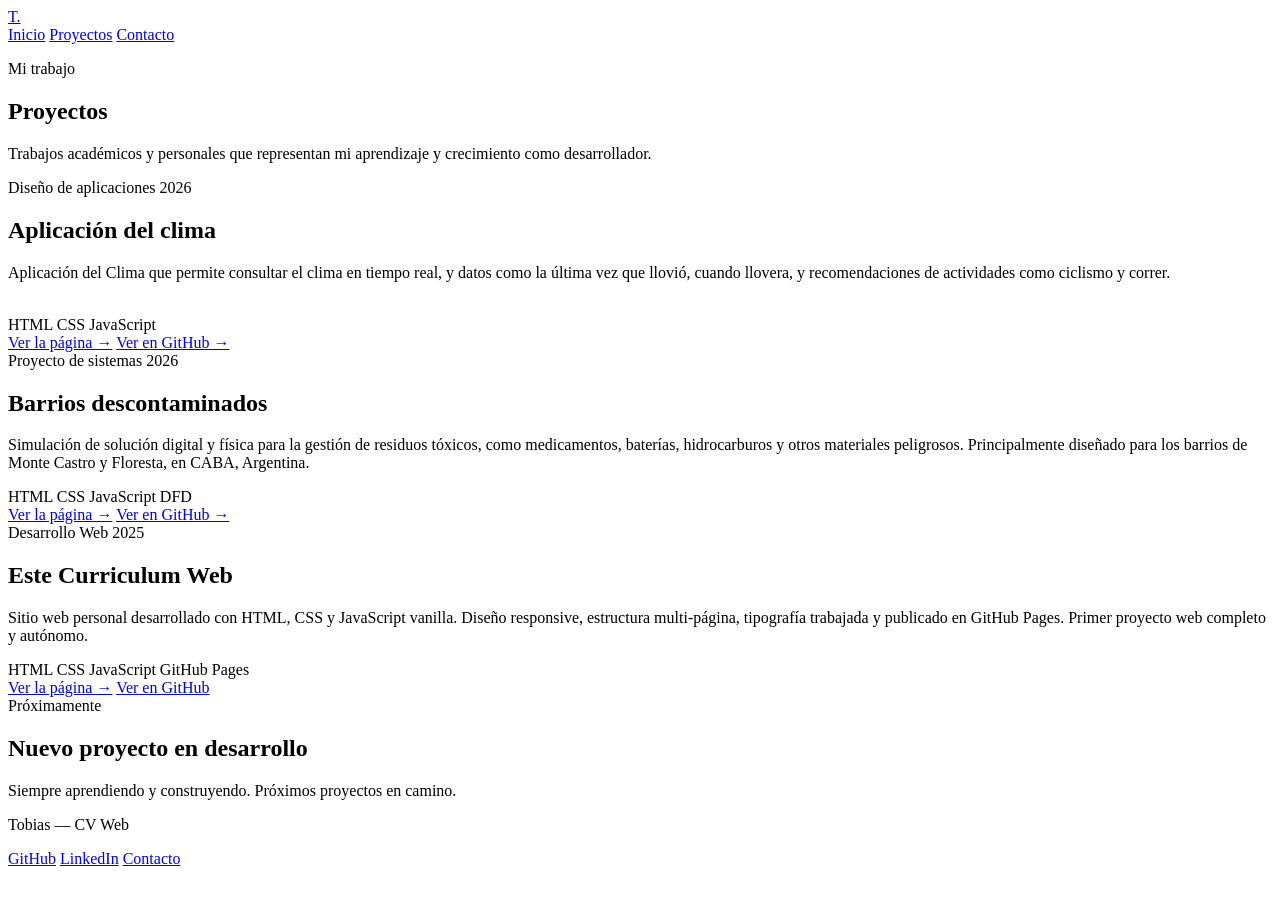
==== proyectos.html @ 3f68eb54 "Uploaded files" ====
<!DOCTYPE html>
<html lang="es">
<head>
  <meta charset="UTF-8" />
  <meta name="viewport" content="width=device-width, initial-scale=1.0" />
  <title>Proyectos — Tobías Miranda</title>
  <link rel="icon" href="assets/favicon-16x16.png"/>
  <link rel="preconnect" href="https://fonts.googleapis.com" />
  <link rel="preconnect" href="https://fonts.gstatic.com" crossorigin />
  <link href="https://fonts.googleapis.com/css2?family=DM+Sans:ital,opsz,wght@0,9..40,300;0,9..40,400;0,9..40,500;1,9..40,300&family=DM+Serif+Display:ital@0;1&display=swap" rel="stylesheet" />
  <link rel="stylesheet" href="css/style.css" />
</head>
<body>

  <!-- NAV -->
  <header class="nav">
    <a href="index.html" class="nav-logo">T.</a>
    <nav class="nav-links">
      <a href="index.html" class="nav-link">Inicio</a>
      <a href="proyectos.html" class="nav-link active">Proyectos</a>
      <a href="contacto.html" class="nav-link">Contacto</a>
    </nav>
  </header>

  <!-- PAGE HEADER -->
  <section class="page-header">
    <div class="container">
      <p class="section-label">Mi trabajo</p>
      <h1 class="page-title">Proyectos</h1>
      <p class="page-subtitle">Trabajos académicos y personales que representan mi aprendizaje y crecimiento como desarrollador.</p>
    </div>
  </section>

  <!-- PROYECTOS -->
  <section class="section">
    <div class="container">
      <div class="projects-grid">

        <!-- Proyecto 1 -->
        <article class="project-card">
          <div class="project-header">
            <span class="project-type">Diseño de aplicaciones</span>
            <span class="project-year">2026</span>
          </div>
          <h2 class="project-title">Aplicación del clima</h2>
          <p class="project-desc">Aplicación del Clima que permite consultar el clima en tiempo real, y datos como la última vez que llovió, cuando llovera, y recomendaciones de actividades como ciclismo y correr. </p>
          <br>
          <div class="project-tags">
            <span class="tag tag-blue">HTML</span>
            <span class="tag tag-blue">CSS</span>
            <span class="tag tag-blue">JavaScript</span>
          </div>
          <div class="project-links">
            <a href="https://tobiasmiranda.github.io/appClima/" target="_blank" class="project-link">Ver la página →</a>
            <a href="https://github.com/tobiasmiranda/appClima" target="_blank" class="project-link">Ver en GitHub →</a>
          </div>
        </article>

        <!-- Proyecto 2 -->
        <article class="project-card">
          <div class="project-header">
            <span class="project-type">Proyecto de sistemas</span>
            <span class="project-year">2026</span>
          </div>
          <h2 class="project-title">Barrios descontaminados</h2>
          <p class="project-desc">
            Simulación de solución digital y física para la gestión de residuos tóxicos, como medicamentos, baterías, hidrocarburos y otros materiales peligrosos. 
            Principalmente diseñado para los barrios de Monte Castro y Floresta, en CABA, Argentina. </p>
          <div class="project-tags">
            <span class="tag tag-blue">HTML</span>
            <span class="tag tag-blue">CSS</span>
            <span class="tag tag-blue">JavaScript</span>
            <span class="tag tag-blue">DFD</span>
          </div>
          <div class="project-links">
            <a href="https://tobiasmiranda.github.io/GestionResiduos---BarriosDescontaminados/" target="_blank" class="project-link">Ver la página →</a>
            <a href="https://github.com/tobiasmiranda/GestionResiduos---BarriosDescontaminados" target="_blank" class="project-link">Ver en GitHub →</a>
          </div>
        </article>

        <!-- Proyecto 3 — Este mismo CV -->
        <article class="project-card project-card-featured">
          <div class="project-header">
            <span class="project-type">Desarrollo Web</span>
            <span class="project-year">2025</span>
          </div>
          <h2 class="project-title">Este Curriculum Web</h2>
          <p class="project-desc">Sitio web personal desarrollado con HTML, CSS y JavaScript vanilla. Diseño responsive, estructura multi-página, tipografía trabajada y publicado en GitHub Pages. Primer proyecto web completo y autónomo.</p>
          <div class="project-tags">
            <span class="tag tag-blue">HTML</span>
            <span class="tag tag-blue">CSS</span>
            <span class="tag tag-blue">JavaScript</span>
            <span class="tag tag-blue">GitHub Pages</span>
          </div>
          <div class="project-links">
            <a href="index.html" class="project-link">Ver la página →</a>
            <a href="https://github.com/tu-usuario/cv-web" target="_blank" class="project-link">Ver en GitHub</a>
          </div>
        </article>

        <!-- Proyecto placeholder -->
        <article class="project-card project-card-soon">
          <div class="project-header">
            <span class="project-type">Próximamente</span>
          </div>
          <h2 class="project-title">Nuevo proyecto en desarrollo</h2>
          <p class="project-desc">Siempre aprendiendo y construyendo. Próximos proyectos en camino.</p>
        </article>

      </div>
    </div>
  </section>

  <!-- FOOTER -->
  <footer class="footer">
    <div class="container footer-inner">
      <p class="footer-name">Tobias — CV Web</p>
      <div class="footer-links">
        <a href="https://github.com/TobiasMiranda" target="_blank" class="footer-link">GitHub</a>
        <a href="https://www.linkedin.com/in/tob%C3%ADas-miranda-5528b43a1/" target="_blank" class="footer-link">LinkedIn</a>
        <a href="contacto.html" class="footer-link">Contacto</a>
      </div>
    </div>
  </footer>

  <script src="js/main.js"></script>
</body>
</html>
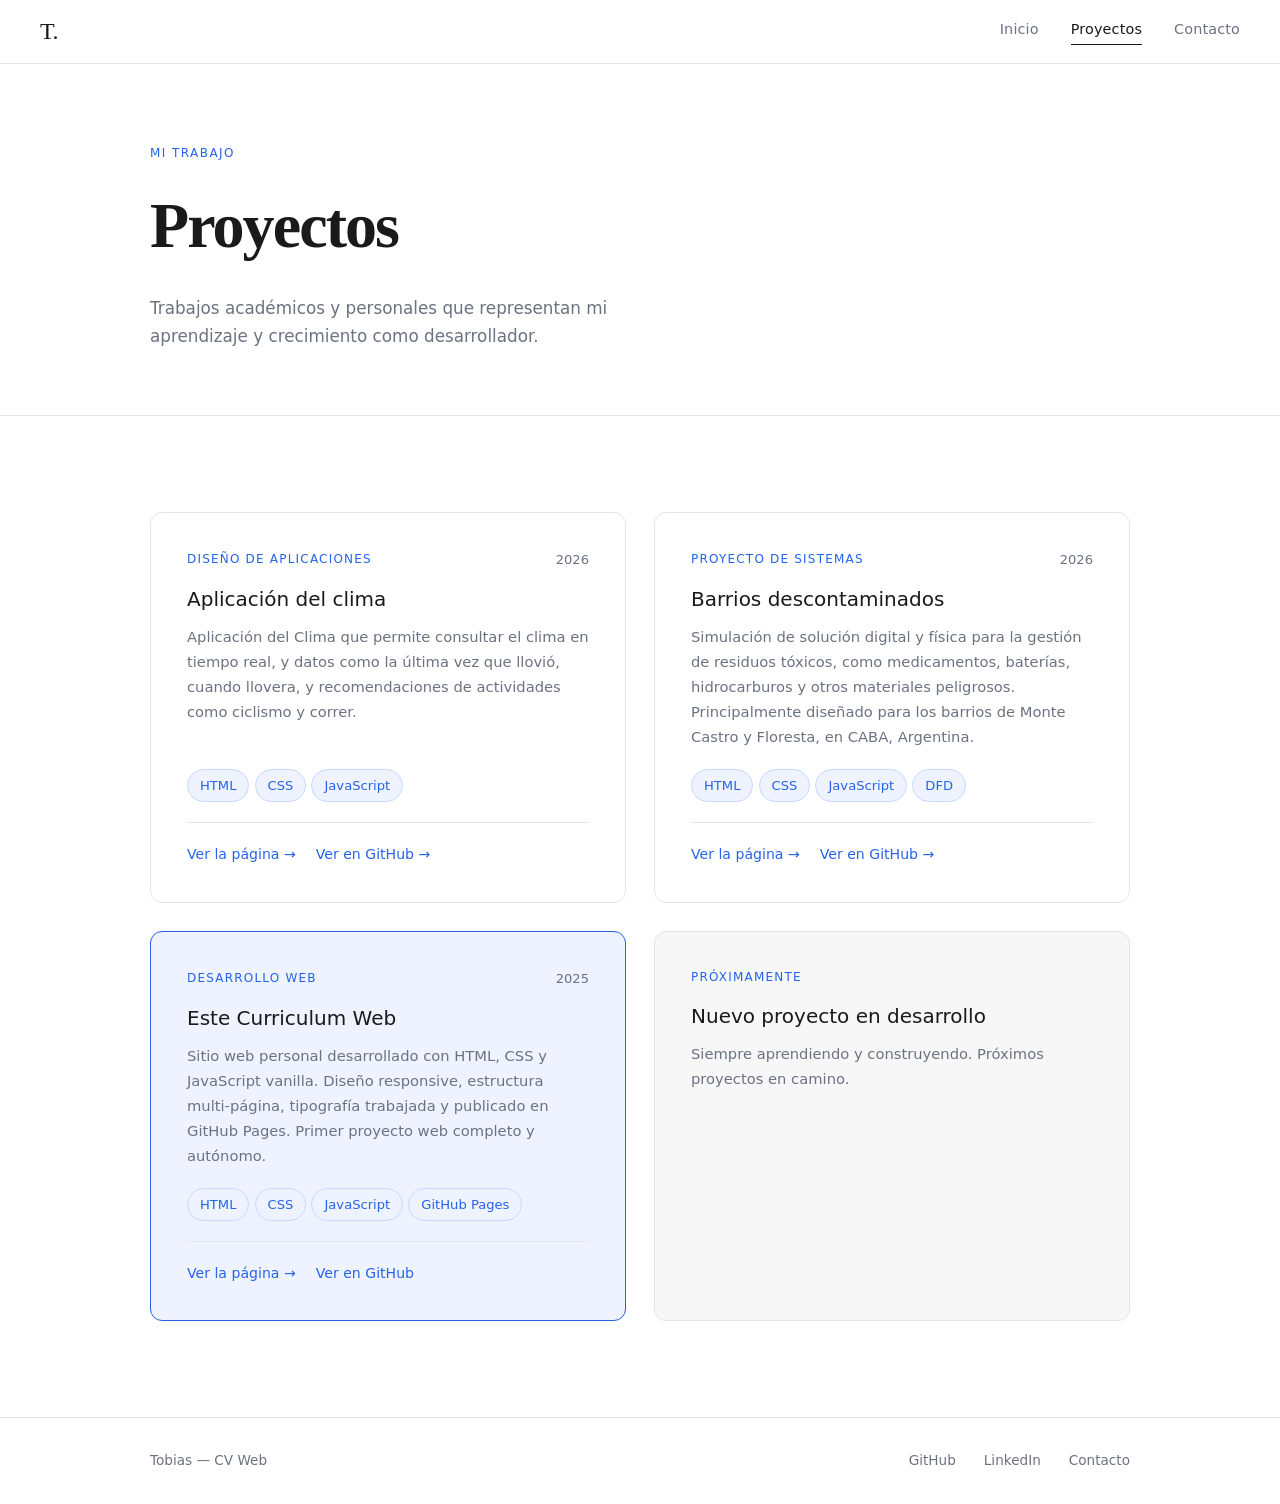
==== commit cab0a279: "Update favicon link to use assets directory" ====
--- a/css/style.css
+++ b/css/style.css
@@ -0,0 +1,587 @@
+/* ===========================
+   RESET & BASE
+=========================== */
+*, *::before, *::after { box-sizing: border-box; margin: 0; padding: 0; }
+
+:root {
+  --white: #FFFFFF;
+  --off-white: #F7F7F7;
+  --border: #E5E5E5;
+  --text: #1A1A1A;
+  --text-secondary: #6B7280;
+  --accent: #2563EB;
+  --accent-light: #EFF3FF;
+  --font-display: 'DM Serif Display', Georgia, serif;
+  --font-body: 'DM Sans', system-ui, sans-serif;
+}
+
+html { scroll-behavior: smooth; }
+
+body {
+  font-family: var(--font-body);
+  color: var(--text);
+  background: var(--white);
+  line-height: 1.6;
+  font-size: 16px;
+  -webkit-font-smoothing: antialiased;
+}
+
+a { color: inherit; text-decoration: none; }
+img { display: block; max-width: 100%; }
+
+/* ===========================
+   NAVIGATION
+=========================== */
+.nav {
+  position: sticky;
+  top: 0;
+  z-index: 100;
+  background: rgba(255,255,255,0.92);
+  backdrop-filter: blur(10px);
+  border-bottom: 1px solid var(--border);
+  display: flex;
+  align-items: center;
+  justify-content: space-between;
+  padding: 0 40px;
+  height: 64px;
+}
+
+.nav-logo {
+  font-family: var(--font-display);
+  font-size: 1.5rem;
+  color: var(--text);
+  letter-spacing: -0.02em;
+  transition: color 0.2s;
+}
+.nav-logo:hover { color: var(--accent); }
+
+.nav-links { display: flex; gap: 32px; }
+
+.nav-link {
+  font-size: 0.9rem;
+  font-weight: 400;
+  color: var(--text-secondary);
+  letter-spacing: 0.01em;
+  padding-bottom: 2px;
+  border-bottom: 1.5px solid transparent;
+  transition: color 0.2s, border-color 0.2s;
+}
+.nav-link:hover, .nav-link.active {
+  color: var(--text);
+  border-bottom-color: var(--text);
+}
+
+/* ===========================
+   LAYOUT UTILITIES
+=========================== */
+.container {
+  max-width: 1060px;
+  margin: 0 auto;
+  padding: 0 40px;
+}
+
+.section { padding: 96px 0; }
+.section-alt { background: var(--off-white); }
+
+.section-label {
+  font-size: 0.75rem;
+  font-weight: 500;
+  letter-spacing: 0.12em;
+  text-transform: uppercase;
+  color: var(--accent);
+  margin-bottom: 12px;
+}
+
+.section-title {
+  font-family: var(--font-display);
+  font-size: clamp(1.8rem, 3vw, 2.4rem);
+  line-height: 1.2;
+  letter-spacing: -0.02em;
+  margin-bottom: 32px;
+  color: var(--text);
+}
+
+.body-text {
+  color: var(--text-secondary);
+  font-size: 1rem;
+  line-height: 1.75;
+  margin-bottom: 16px;
+  max-width: 560px;
+}
+
+/* ===========================
+   HERO
+=========================== */
+.hero {
+  min-height: calc(100vh - 64px);
+  display: flex;
+  align-items: center;
+  padding: 80px 40px;
+  max-width: 1060px;
+  margin: 0 auto;
+}
+
+.hero-inner {
+  display: flex;
+  align-items: center;
+  gap: 72px;
+  width: 100%;
+}
+
+.hero-photo-wrap { flex-shrink: 0; }
+
+.hero-photo-placeholder {
+  width: 220px;
+  height: 220px;
+  border-radius: 50%;
+  background: var(--off-white);
+  border: 2px dashed var(--border);
+  display: flex;
+  align-items: center;
+  justify-content: center;
+  font-size: 0.8rem;
+  color: var(--text-secondary);
+  font-style: italic;
+  overflow: hidden;
+}
+
+/* When the user replaces with a real img tag */
+.hero-photo-placeholder img {
+  width: 100%; height: 100%; object-fit: cover; border-radius: 50%;
+}
+
+.hero-eyebrow {
+  font-size: 0.75rem;
+  font-weight: 500;
+  letter-spacing: 0.12em;
+  text-transform: uppercase;
+  color: var(--accent);
+  margin-bottom: 16px;
+}
+
+.hero-name {
+  font-family: var(--font-display);
+  font-size: clamp(3rem, 6vw, 5.5rem);
+  line-height: 1.05;
+  letter-spacing: -0.03em;
+  color: var(--text);
+  margin-bottom: 20px;
+}
+
+.hero-name em {
+  font-style: italic;
+  color: var(--text-secondary);
+}
+
+.hero-role {
+  font-size: 1rem;
+  color: var(--text-secondary);
+  margin-bottom: 40px;
+  font-weight: 300;
+}
+
+.hero-actions { display: flex; gap: 16px; flex-wrap: wrap; }
+
+/* ===========================
+   BUTTONS
+=========================== */
+.btn-primary {
+  display: inline-block;
+  padding: 12px 28px;
+  background: var(--accent);
+  color: white;
+  border-radius: 6px;
+  font-size: 0.9rem;
+  font-weight: 500;
+  transition: background 0.2s, transform 0.15s;
+}
+.btn-primary:hover { background: #1d4ed8; transform: translateY(-1px); }
+
+.btn-ghost {
+  display: inline-block;
+  padding: 12px 28px;
+  background: transparent;
+  color: var(--text);
+  border: 1.5px solid var(--border);
+  border-radius: 6px;
+  font-size: 0.9rem;
+  font-weight: 400;
+  transition: border-color 0.2s, color 0.2s;
+}
+.btn-ghost:hover { border-color: var(--text); }
+
+/* ===========================
+   ABOUT
+=========================== */
+.about-grid {
+  display: grid;
+  grid-template-columns: 1fr 1fr;
+  gap: 64px;
+  align-items: start;
+}
+
+.about-stats { display: flex; flex-direction: column; gap: 24px; padding-top: 8px; }
+
+.stat-card {
+  padding: 24px;
+  background: var(--off-white);
+  border-radius: 10px;
+  border: 1px solid var(--border);
+  display: flex;
+  flex-direction: column;
+  gap: 6px;
+}
+
+.stat-num {
+  font-family: var(--font-display);
+  font-size: 2.5rem;
+  letter-spacing: -0.03em;
+  color: var(--accent);
+  line-height: 1;
+}
+
+.stat-label {
+  font-size: 0.85rem;
+  color: var(--text-secondary);
+  font-weight: 400;
+}
+
+/* ===========================
+   TIMELINE (Educación)
+=========================== */
+.timeline { display: flex; flex-direction: column; gap: 0; }
+
+.timeline-item {
+  display: flex;
+  gap: 32px;
+  padding-bottom: 48px;
+  position: relative;
+}
+
+.timeline-item:not(:last-child)::before {
+  content: '';
+  position: absolute;
+  left: 5px;
+  top: 16px;
+  bottom: 0;
+  width: 1px;
+  background: var(--border);
+}
+
+.timeline-dot {
+  width: 11px;
+  height: 11px;
+  border-radius: 50%;
+  background: var(--accent);
+  flex-shrink: 0;
+  margin-top: 6px;
+}
+
+.timeline-year {
+  font-size: 0.8rem;
+  color: var(--accent);
+  font-weight: 500;
+  letter-spacing: 0.04em;
+  margin-bottom: 6px;
+}
+
+.timeline-title {
+  font-size: 1.1rem;
+  font-weight: 500;
+  margin-bottom: 4px;
+}
+
+.timeline-place {
+  font-size: 0.9rem;
+  color: var(--text-secondary);
+  margin-bottom: 12px;
+}
+
+/* ===========================
+   SKILLS
+=========================== */
+.skills-grid {
+  display: grid;
+  grid-template-columns: repeat(auto-fill, minmax(220px, 1fr));
+  gap: 32px;
+}
+
+.skill-category {
+  font-size: 0.75rem;
+  font-weight: 500;
+  letter-spacing: 0.1em;
+  text-transform: uppercase;
+  color: var(--text-secondary);
+  margin-bottom: 12px;
+}
+
+.skill-tags { display: flex; flex-wrap: wrap; gap: 8px; }
+
+.tag {
+  display: inline-block;
+  padding: 5px 12px;
+  background: var(--off-white);
+  border: 1px solid var(--border);
+  border-radius: 20px;
+  font-size: 0.82rem;
+  color: var(--text);
+}
+
+.tag-blue {
+  background: var(--accent-light);
+  border-color: #c7d9ff;
+  color: var(--accent);
+}
+
+/* ===========================
+   PAGE HEADER (Proyectos / Contacto)
+=========================== */
+.page-header {
+  padding: 80px 0 64px;
+  border-bottom: 1px solid var(--border);
+}
+
+.page-title {
+  font-family: var(--font-display);
+  font-size: clamp(2.5rem, 5vw, 4rem);
+  letter-spacing: -0.03em;
+  margin-bottom: 16px;
+}
+
+.page-subtitle {
+  font-size: 1.05rem;
+  color: var(--text-secondary);
+  max-width: 520px;
+  line-height: 1.7;
+}
+
+/* ===========================
+   PROJECTS
+=========================== */
+.projects-grid {
+  display: grid;
+  grid-template-columns: repeat(auto-fill, minmax(440px, 1fr));
+  gap: 28px;
+}
+
+.project-card {
+  padding: 36px;
+  border: 1px solid var(--border);
+  border-radius: 12px;
+  transition: border-color 0.2s, box-shadow 0.2s;
+}
+.project-card:hover {
+  border-color: var(--accent);
+  box-shadow: 0 4px 24px rgba(37,99,235,0.06);
+}
+
+.project-card-featured {
+  border-color: var(--accent);
+  background: var(--accent-light);
+}
+
+.project-card-soon {
+  background: var(--off-white);
+  opacity: 0.7;
+}
+
+.project-header {
+  display: flex;
+  justify-content: space-between;
+  align-items: center;
+  margin-bottom: 16px;
+}
+
+.project-type {
+  font-size: 0.75rem;
+  font-weight: 500;
+  letter-spacing: 0.1em;
+  text-transform: uppercase;
+  color: var(--accent);
+}
+
+.project-year {
+  font-size: 0.82rem;
+  color: var(--text-secondary);
+}
+
+.project-title {
+  font-size: 1.25rem;
+  font-weight: 500;
+  margin-bottom: 12px;
+  line-height: 1.3;
+}
+
+.project-desc {
+  font-size: 0.92rem;
+  color: var(--text-secondary);
+  line-height: 1.7;
+  margin-bottom: 20px;
+}
+
+.project-links {
+  display: flex;
+  gap: 20px;
+  margin-top: 20px;
+  padding-top: 20px;
+  border-top: 1px solid var(--border);
+}
+
+.project-link {
+  font-size: 0.88rem;
+  font-weight: 500;
+  color: var(--accent);
+  transition: opacity 0.2s;
+}
+.project-link:hover { opacity: 0.7; }
+
+/* ===========================
+   CONTACT
+=========================== */
+.contact-layout {
+  display: grid;
+  grid-template-columns: 1fr 1fr;
+  gap: 80px;
+  align-items: start;
+}
+
+.contact-items { display: flex; flex-direction: column; gap: 28px; margin-top: 8px; }
+
+.contact-item {
+  display: flex;
+  gap: 16px;
+  align-items: flex-start;
+}
+
+.contact-icon {
+  width: 40px;
+  height: 40px;
+  background: var(--off-white);
+  border: 1px solid var(--border);
+  border-radius: 8px;
+  display: flex;
+  align-items: center;
+  justify-content: center;
+  font-size: 0.9rem;
+  flex-shrink: 0;
+}
+
+.contact-label {
+  font-size: 0.75rem;
+  text-transform: uppercase;
+  letter-spacing: 0.08em;
+  color: var(--text-secondary);
+  font-weight: 500;
+  margin-bottom: 2px;
+}
+
+.contact-value {
+  font-size: 0.95rem;
+  color: var(--text);
+  transition: color 0.2s;
+}
+a.contact-value:hover { color: var(--accent); }
+
+.form-note {
+  font-size: 1rem;
+  color: var(--text-secondary);
+  line-height: 1.7;
+  margin-bottom: 28px;
+}
+
+.availability-badge {
+  display: inline-flex;
+  align-items: center;
+  gap: 8px;
+  margin-top: 28px;
+  padding: 8px 16px;
+  background: #f0fdf4;
+  border: 1px solid #bbf7d0;
+  border-radius: 20px;
+  font-size: 0.82rem;
+  color: #166534;
+}
+
+.badge-dot {
+  width: 8px; height: 8px;
+  background: #22c55e;
+  border-radius: 50%;
+  animation: pulse 2s infinite;
+}
+
+@keyframes pulse {
+  0%, 100% { opacity: 1; }
+  50% { opacity: 0.4; }
+}
+
+/* ===========================
+   FOOTER
+=========================== */
+.footer {
+  border-top: 1px solid var(--border);
+  padding: 32px 0;
+}
+
+.footer-inner {
+  display: flex;
+  align-items: center;
+  justify-content: space-between;
+}
+
+.footer-name {
+  font-size: 0.85rem;
+  color: var(--text-secondary);
+}
+
+.footer-links { display: flex; gap: 28px; }
+
+.footer-link {
+  font-size: 0.85rem;
+  color: var(--text-secondary);
+  transition: color 0.2s;
+}
+.footer-link:hover { color: var(--text); }
+
+/* ===========================
+   SCROLL ANIMATION
+=========================== */
+.fade-in {
+  opacity: 0;
+  transform: translateY(20px);
+  transition: opacity 0.5s ease, transform 0.5s ease;
+}
+.fade-in.visible {
+  opacity: 1;
+  transform: translateY(0);
+}
+
+/* ===========================
+   RESPONSIVE
+=========================== */
+@media (max-width: 768px) {
+  .nav { padding: 0 20px; }
+  .nav-links { gap: 20px; }
+  .container { padding: 0 20px; }
+  .section { padding: 64px 0; }
+
+  .hero { padding: 48px 20px; min-height: auto; }
+  .hero-inner { flex-direction: column; gap: 36px; text-align: center; }
+  .hero-actions { justify-content: center; }
+  .hero-photo-placeholder { width: 160px; height: 160px; }
+
+  .about-grid { grid-template-columns: 1fr; gap: 40px; }
+  .projects-grid { grid-template-columns: 1fr; }
+  .contact-layout { grid-template-columns: 1fr; gap: 48px; }
+  .footer-inner { flex-direction: column; gap: 16px; text-align: center; }
+  .skills-grid { grid-template-columns: 1fr 1fr; }
+}
+
+@media (max-width: 480px) {
+  .skills-grid { grid-template-columns: 1fr; }
+  .hero-name { font-size: 2.8rem; }
+}
+
+@media (prefers-reduced-motion: reduce) {
+  .fade-in { transition: none; }
+  .badge-dot { animation: none; }
+}
